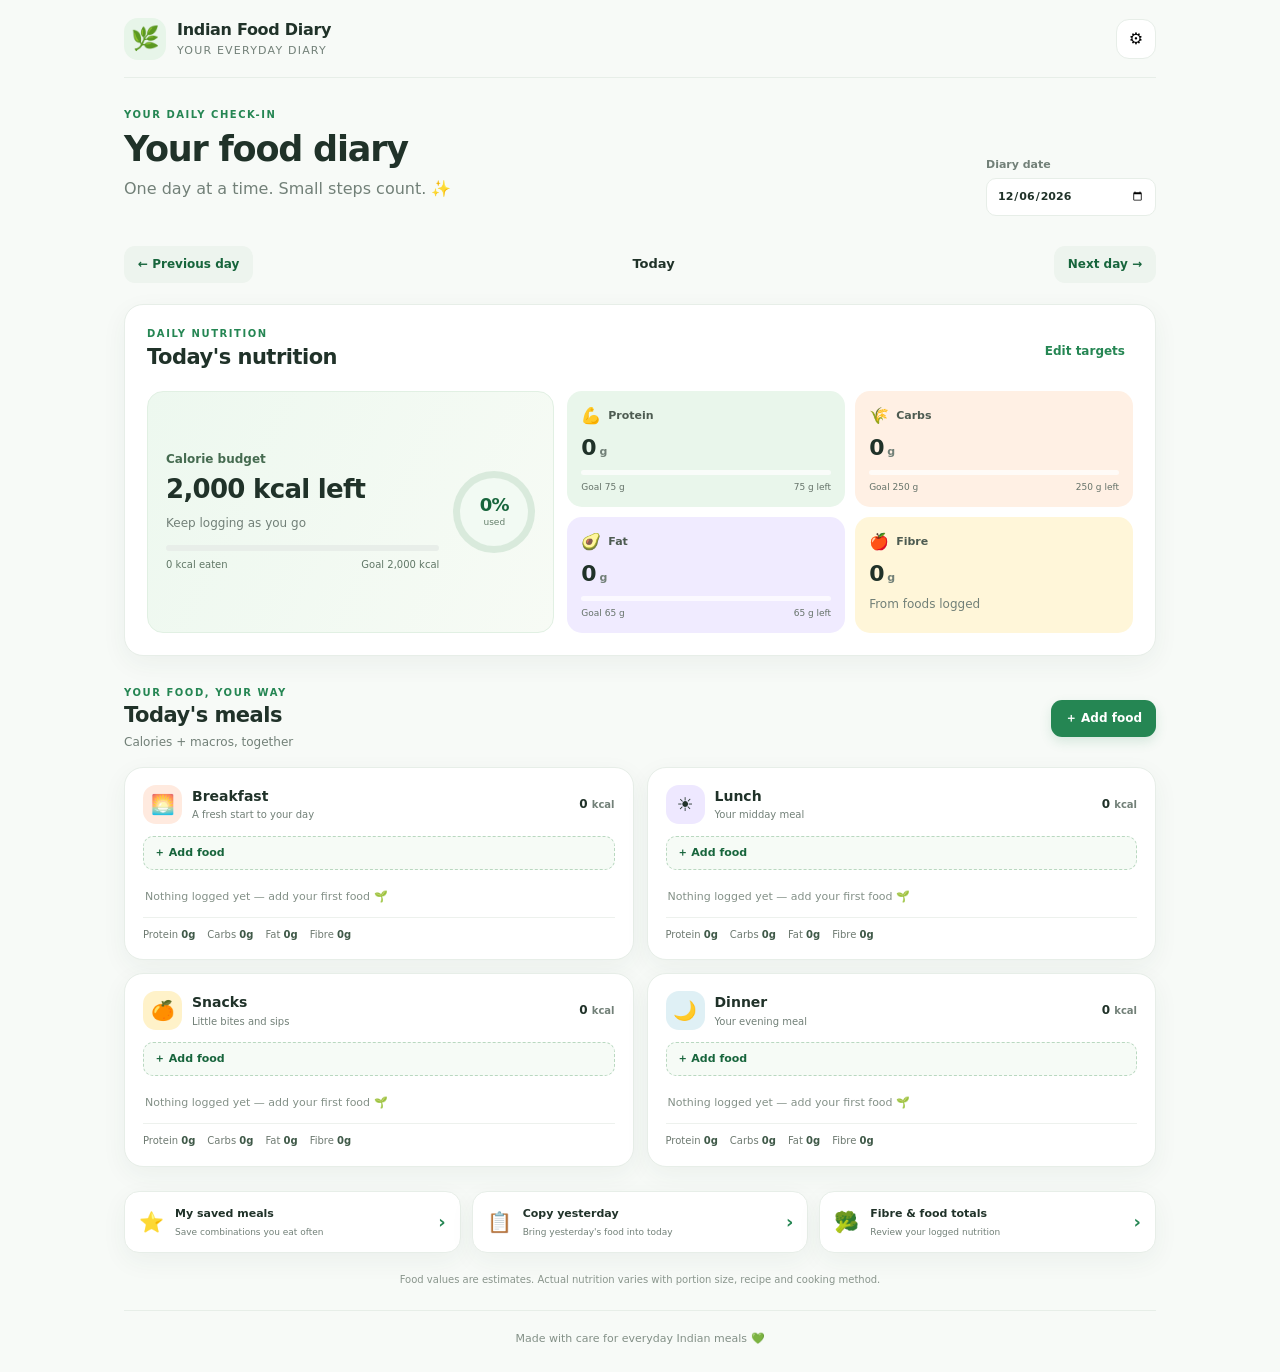
==== index.html @ 3bc3cd47 "Add files via upload" ====
<!doctype html>
<html lang="en">
<head>
  <meta charset="utf-8">
  <meta name="viewport" content="width=device-width, initial-scale=1">
  <meta name="theme-color" content="#258653">
  <title>Indian Food Diary</title>
  <link rel="stylesheet" href="style.css">
</head>
<body>
  <div class="app-shell">
    <header class="topbar">
      <a class="brand" href="#" aria-label="Indian Food Diary home">
        <span class="brand-mark">🌿</span>
        <span><strong>Indian Food Diary</strong><small>Your everyday diary</small></span>
      </a>
      <button class="icon-button" id="settingsBtn" title="Daily targets" aria-label="Daily targets">⚙️</button>
    </header>

    <main>
      <section class="page-heading">
        <div>
          <p class="eyebrow">YOUR DAILY CHECK-IN</p>
          <h1>Your food diary</h1>
          <p class="muted">One day at a time. Small steps count. ✨</p>
        </div>
        <label class="date-label">Diary date
          <input type="date" id="diaryDate">
        </label>
      </section>

      <nav class="day-nav" aria-label="Diary date navigation">
        <button class="soft-button" id="prevDay">← Previous day</button>
        <span id="dateLabel">Today</span>
        <button class="soft-button" id="nextDay">Next day →</button>
      </nav>

      <section class="nutrition-panel">
        <div class="section-heading">
          <div><p class="eyebrow">DAILY NUTRITION</p><h2>Today's nutrition</h2></div>
          <button class="text-button" id="targetsBtn">Edit targets</button>
        </div>
        <div class="summary-grid">
          <article class="calorie-card">
            <div class="calorie-copy">
              <span class="card-label">Calorie budget</span>
              <strong id="caloriesLeft">Set a target</strong>
              <span class="muted small" id="calorieSub">Add your daily calorie goal</span>
              <div class="mini-track"><span id="calorieTrack"></span></div>
              <div class="calorie-foot"><span id="caloriesEaten">0 kcal eaten</span><span id="caloriesGoal">No goal yet</span></div>
            </div>
            <div class="ring ring-small" id="calorieRing" role="img" aria-label="Calorie progress">
              <div class="ring-inner"><strong id="caloriePercent">0%</strong><span>used</span></div>
            </div>
          </article>
          <div class="macro-grid">
            <article class="macro-card protein">
              <div class="macro-top"><span class="macro-icon">💪</span><span>Protein</span></div>
              <strong><span id="proteinEaten">0</span><small> g</small></strong>
              <div class="mini-track"><span id="proteinTrack"></span></div>
              <div class="macro-bottom"><span id="proteinGoal">No target</span><span id="proteinLeft">Set goal</span></div>
            </article>
            <article class="macro-card carbs">
              <div class="macro-top"><span class="macro-icon">🌾</span><span>Carbs</span></div>
              <strong><span id="carbsEaten">0</span><small> g</small></strong>
              <div class="mini-track"><span id="carbsTrack"></span></div>
              <div class="macro-bottom"><span id="carbsGoal">No target</span><span id="carbsLeft">Set goal</span></div>
            </article>
            <article class="macro-card fats">
              <div class="macro-top"><span class="macro-icon">🥑</span><span>Fat</span></div>
              <strong><span id="fatEaten">0</span><small> g</small></strong>
              <div class="mini-track"><span id="fatTrack"></span></div>
              <div class="macro-bottom"><span id="fatGoal">No target</span><span id="fatLeft">Set goal</span></div>
            </article>
            <article class="macro-card fibre">
              <div class="macro-top"><span class="macro-icon">🍎</span><span>Fibre</span></div>
              <strong><span id="fibreEaten">0</span><small> g</small></strong>
              <p class="muted small">From foods logged</p>
            </article>
          </div>
        </div>
      </section>

      <section class="meals-section">
        <div class="section-heading">
          <div><p class="eyebrow">YOUR FOOD, YOUR WAY</p><h2>Today's meals</h2><p class="muted small">Calories + macros, together</p></div>
          <button class="primary-button" id="addFoodTop">＋ Add food</button>
        </div>
        <div id="mealsList" class="meals-grid"></div>
      </section>

      <section class="bottom-tools">
        <button class="tool-card" id="savedMealsBtn"><span>⭐</span><span><strong>My saved meals</strong><small>Save combinations you eat often</small></span><b>›</b></button>
        <button class="tool-card" id="copyYesterdayBtn"><span>📋</span><span><strong>Copy yesterday</strong><small>Bring yesterday's food into today</small></span><b>›</b></button>
        <button class="tool-card" id="foodTotalsBtn"><span>🥦</span><span><strong>Fibre & food totals</strong><small>Review your logged nutrition</small></span><b>›</b></button>
      </section>
      <p class="disclaimer">Food values are estimates. Actual nutrition varies with portion size, recipe and cooking method.</p>
    </main>
    <footer>Made with care for everyday Indian meals 💚</footer>
  </div>

  <dialog id="foodDialog" class="modal">
    <form id="foodForm" method="dialog">
      <div class="modal-heading"><div><p class="eyebrow">ADD TO YOUR DIARY</p><h2 id="foodDialogTitle">Add food</h2></div><button type="button" class="close-button" data-close="foodDialog">×</button></div>
      <label>Meal
        <select id="foodMeal"><option>Breakfast</option><option>Lunch</option><option>Snacks</option><option>Dinner</option></select>
      </label>
      <label>Find an Indian food
        <input id="foodSearch" type="search" placeholder="Try idli, roti, dal, banana…" autocomplete="off">
      </label>
      <div id="foodSuggestions" class="suggestions"></div>
      <div class="form-grid">
        <label>Food name<input id="foodName" required placeholder="e.g. homemade poha"></label>
        <label>Quantity / servings<input id="foodQty" type="number" min="0.25" step="0.25" value="1" required></label>
      </div>
      <p class="muted small">Nutrition values below are per serving. Adjust for your recipe/portion.</p>
      <div class="form-grid two">
        <label>Calories (kcal)<input id="foodCalories" type="number" min="0" step="1" required></label>
        <label>Protein (g)<input id="foodProtein" type="number" min="0" step="0.1" value="0" required></label>
        <label>Carbs (g)<input id="foodCarbs" type="number" min="0" step="0.1" value="0" required></label>
        <label>Fat (g)<input id="foodFat" type="number" min="0" step="0.1" value="0" required></label>
        <label>Fibre (g)<input id="foodFibre" type="number" min="0" step="0.1" value="0" required></label>
      </div>
      <input type="hidden" id="foodEditId">
      <div class="modal-actions"><button type="button" class="soft-button" data-close="foodDialog">Cancel</button><button class="primary-button" type="submit">Save food</button></div>
    </form>
  </dialog>

  <dialog id="targetsDialog" class="modal">
    <form id="targetsForm" method="dialog">
      <div class="modal-heading"><div><p class="eyebrow">MAKE IT YOURS</p><h2>Daily targets</h2></div><button type="button" class="close-button" data-close="targetsDialog">×</button></div>
      <p class="muted small">Choose goals that suit you. These are tracking settings, not medical advice.</p>
      <div class="form-grid">
        <label>Calories (kcal)<input id="targetCalories" type="number" min="1" placeholder="e.g. 2000"></label>
        <label>Protein (g)<input id="targetProtein" type="number" min="1" placeholder="e.g. 75"></label>
        <label>Carbs (g)<input id="targetCarbs" type="number" min="1" placeholder="e.g. 250"></label>
        <label>Fat (g)<input id="targetFat" type="number" min="1" placeholder="e.g. 65"></label>
      </div>
      <div class="modal-actions"><button type="button" class="soft-button" data-close="targetsDialog">Cancel</button><button class="primary-button" type="submit">Save targets</button></div>
    </form>
  </dialog>

  <dialog id="infoDialog" class="modal">
    <div class="modal-heading"><div><p class="eyebrow">YOUR DIARY</p><h2 id="infoTitle">Food totals</h2></div><button type="button" class="close-button" data-close="infoDialog">×</button></div>
    <div id="infoBody" class="info-body"></div>
    <div class="modal-actions"><button type="button" class="primary-button" data-close="infoDialog">Done</button></div>
  </dialog>
  <div id="toast" class="toast" role="status" aria-live="polite"></div>
  <script src="app.js"></script>
</body>
</html>
---- style.css ----
:root {
  --green:#258653; --green-dark:#17653c; --green-pale:#e7f5e9; --ink:#203229;
  --muted:#728078; --line:#e7eee8; --surface:#fff; --page:#f7faf7;
  --peach:#ffeadf; --peach-strong:#d8794e; --lavender:#eee8ff; --purple:#8161c9;
  --yellow:#fff2c9; --orange:#c8882c; --shadow:0 8px 26px rgba(31,78,48,.055);
}
*{box-sizing:border-box} html{scroll-behavior:smooth}
body{margin:0;background:var(--page);color:var(--ink);font-family:Inter,ui-sans-serif,system-ui,-apple-system,BlinkMacSystemFont,"Segoe UI",sans-serif;line-height:1.45}
button,input,select{font:inherit} button{cursor:pointer}
.app-shell{max-width:1080px;margin:0 auto;padding:0 24px}
.topbar{height:78px;display:flex;align-items:center;justify-content:space-between;border-bottom:1px solid var(--line)}
.brand{display:flex;align-items:center;gap:11px;text-decoration:none;color:inherit}.brand-mark{display:grid;place-items:center;width:42px;height:42px;background:var(--green-pale);border-radius:14px;font-size:23px}
.brand strong,.brand small{display:block}.brand strong{font-size:16px;letter-spacing:-.3px}.brand small{font-size:11px;text-transform:uppercase;letter-spacing:1.2px;color:var(--muted);margin-top:2px}
.icon-button{width:40px;height:40px;border:1px solid var(--line);background:white;border-radius:13px}
main{padding:30px 0 18px}.page-heading{display:flex;align-items:flex-end;justify-content:space-between;gap:20px;margin-bottom:20px}
h1,h2,p{margin-top:0}h1{font-size:clamp(27px,4vw,35px);line-height:1.12;letter-spacing:-1.2px;margin-bottom:8px}h2{font-size:21px;letter-spacing:-.5px;margin-bottom:3px}.muted{color:var(--muted)}.small{font-size:12px}.eyebrow{font-size:10px;letter-spacing:1.55px;font-weight:800;color:var(--green);margin-bottom:7px}
.date-label{font-size:11px;color:var(--muted);font-weight:650;display:grid;gap:5px;min-width:170px}.date-label input{border:1px solid var(--line);background:white;padding:9px 10px;border-radius:10px;color:var(--ink)}
.day-nav{display:flex;align-items:center;justify-content:space-between;padding:10px 0 21px;font-size:13px;font-weight:700;gap:10px}
.soft-button,.primary-button{border:0;border-radius:11px;padding:10px 14px;font-weight:750;font-size:12px;transition:transform .15s,filter .15s}.soft-button{background:#edf4ee;color:var(--green-dark)}.primary-button{background:var(--green);color:white;box-shadow:0 5px 12px #25865325}.soft-button:hover,.primary-button:hover{filter:brightness(.97);transform:translateY(-1px)}
.text-button{border:0;background:transparent;color:var(--green);font-size:12px;font-weight:750;padding:8px}
.nutrition-panel,.meal-card,.tool-card{background:var(--surface);border:1px solid var(--line);border-radius:19px;box-shadow:var(--shadow)}
.nutrition-panel{padding:22px;margin-bottom:30px}.section-heading{display:flex;align-items:center;justify-content:space-between;gap:12px;margin-bottom:16px}.section-heading p{margin-bottom:0}
.summary-grid{display:grid;grid-template-columns:minmax(0,1.08fr) minmax(0,1.5fr);gap:13px}
.calorie-card{background:linear-gradient(115deg,#edf8ef,#f7fbf5);border:1px solid #e1f0e3;border-radius:16px;padding:17px 18px;display:flex;align-items:center;justify-content:space-between;gap:14px;min-width:0}
.calorie-copy{min-width:0;flex:1}.card-label{font-size:12px;font-weight:750;color:#456b50;display:block;margin-bottom:7px}.calorie-copy>strong{display:block;font-size:clamp(19px,2.4vw,26px);line-height:1.15;letter-spacing:-.7px;margin-bottom:5px}.calorie-foot{display:flex;justify-content:space-between;gap:8px;color:#607766;font-size:10px;margin-top:7px}.calorie-foot span:last-child{text-align:right}
.ring{--progress:0deg;flex:0 0 auto;border-radius:50%;display:grid;place-items:center;background:conic-gradient(var(--green) var(--progress),#d9eadc 0);position:relative}
.ring-small{width:82px;height:82px;padding:7px}
.ring-inner{width:100%;height:100%;background:#f2faf3;border-radius:50%;display:flex;flex-direction:column;align-items:center;justify-content:center}
.ring-inner strong{font-size:18px;letter-spacing:-.7px;color:var(--green-dark);line-height:1.15}.ring-inner span{font-size:9px;color:#66806c}
.mini-track{height:6px;background:#e8eee9;border-radius:30px;overflow:hidden;margin-top:12px}.mini-track span{display:block;height:100%;width:0;background:var(--green);border-radius:30px;transition:width .25s}.macro-grid{display:grid;grid-template-columns:repeat(2,minmax(0,1fr));gap:10px}
.macro-card{border-radius:15px;padding:13px 14px;min-width:0}.macro-card.protein{background:#e9f6eb}.macro-card.carbs{background:#fff0e4}.macro-card.fats{background:#f0ebff}.macro-card.fibre{background:#fff6d9}
.macro-top{display:flex;align-items:center;gap:7px;font-size:11px;font-weight:750;color:#4d5b51}.macro-icon{font-size:16px}.macro-card>strong{font-size:22px;display:block;line-height:1.25;margin-top:7px;letter-spacing:-.5px}.macro-card>strong small{font-size:11px;font-weight:600;color:var(--muted)}.macro-card .mini-track{margin-top:8px;height:5px;background:#ffffffb8}.protein .mini-track span{background:#258653}.carbs .mini-track span{background:#d8794e}.fats .mini-track span{background:#8161c9}.macro-bottom{display:flex;justify-content:space-between;gap:6px;font-size:9px;color:#657269;margin-top:6px}.macro-card .muted{margin:8px 0 0}
.meals-section{margin-bottom:24px}.meals-grid{display:grid;grid-template-columns:repeat(2,minmax(0,1fr));gap:13px}
.meal-card{padding:17px 18px;min-width:0}.meal-head{display:flex;align-items:center;justify-content:space-between;gap:8px;margin-bottom:12px}.meal-title{display:flex;align-items:center;gap:10px}.meal-emoji{display:grid;place-items:center;width:39px;height:39px;border-radius:13px;font-size:19px}.meal-emoji.breakfast{background:var(--peach)}.meal-emoji.lunch{background:var(--lavender)}.meal-emoji.snacks{background:var(--yellow)}.meal-emoji.dinner{background:#dff0f5}
.meal-title h3{font-size:14px;margin:0 0 2px}.meal-title p{font-size:10px;color:var(--muted);margin:0}.meal-kcal{font-size:12px;font-weight:800;white-space:nowrap}.meal-kcal small{font-weight:550;color:var(--muted)}
.add-food-button{border:1px dashed #b9d8c0;color:var(--green-dark);background:#f6fbf6;border-radius:10px;padding:8px 10px;font-size:11px;font-weight:800;width:100%;text-align:left;margin-bottom:10px}
.empty-state{padding:9px 2px 4px;color:#849188;font-size:11px}.food-entry{display:flex;justify-content:space-between;align-items:flex-start;gap:8px;padding:10px 0;border-top:1px solid #edf1ed}.food-entry:first-of-type{border-top:0}.food-entry strong{display:block;font-size:12px;font-weight:750}.food-entry small{display:block;color:var(--muted);font-size:10px;margin-top:3px}.food-entry .entry-kcal{font-size:11px;font-weight:800;white-space:nowrap}.entry-actions{display:flex;gap:5px;margin-top:6px}.entry-actions button{border:0;background:#f2f6f2;color:#587060;border-radius:6px;padding:4px 7px;font-size:10px}
.meal-macros{display:flex;gap:12px;flex-wrap:wrap;border-top:1px solid #edf1ed;padding-top:10px;margin-top:8px;color:#6e7a71;font-size:10px}.meal-macros b{color:#3f5948}
.bottom-tools{display:grid;grid-template-columns:repeat(3,minmax(0,1fr));gap:11px}.tool-card{display:flex;align-items:center;text-align:left;gap:11px;padding:14px;border-radius:15px;color:inherit}.tool-card>span:first-child{font-size:20px}.tool-card span:nth-child(2){flex:1;min-width:0}.tool-card strong,.tool-card small{display:block}.tool-card strong{font-size:11px}.tool-card small{font-size:9px;color:var(--muted);margin-top:4px;line-height:1.4}.tool-card>b{color:var(--green);font-size:18px}.disclaimer{text-align:center;font-size:10px;color:#89958c;margin:20px 0 4px}footer{text-align:center;border-top:1px solid var(--line);padding:20px 0 25px;font-size:11px;color:#839087}
.modal{border:0;border-radius:20px;padding:24px;width:min(520px,calc(100% - 26px));max-height:90vh;overflow:auto;box-shadow:0 25px 80px #10271940;color:var(--ink)}.modal::backdrop{background:#14271c70;backdrop-filter:blur(3px)}.modal form{display:grid;gap:14px}.modal-heading{display:flex;justify-content:space-between;align-items:flex-start;gap:12px}.modal-heading h2{font-size:24px}.close-button{border:0;background:#f0f5f0;width:34px;height:34px;border-radius:10px;font-size:23px;color:#53665a;line-height:1}
.modal label{display:grid;gap:6px;font-size:11px;font-weight:750;color:#53635a}.modal input,.modal select{width:100%;border:1px solid #dfe8e0;border-radius:10px;padding:11px 12px;outline:none;background:white;color:var(--ink);font-size:13px}.modal input:focus,.modal select:focus{border-color:#77b58a;box-shadow:0 0 0 3px #25865316}.form-grid{display:grid;grid-template-columns:repeat(2,minmax(0,1fr));gap:12px}.form-grid.two{grid-template-columns:repeat(2,minmax(0,1fr))}.modal-actions{display:flex;justify-content:flex-end;gap:9px;padding-top:5px}.suggestions{display:flex;flex-wrap:wrap;gap:7px}.suggestion{border:1px solid #dcebe0;background:#f3faf4;color:#315c3d;border-radius:20px;padding:7px 10px;font-size:11px}.info-body{font-size:13px;line-height:1.8}.info-row{display:flex;justify-content:space-between;border-bottom:1px solid var(--line);padding:8px 0}.toast{position:fixed;bottom:20px;left:50%;transform:translate(-50%,20px);opacity:0;pointer-events:none;background:#203c2b;color:white;border-radius:12px;padding:11px 16px;font-size:12px;box-shadow:var(--shadow);transition:.2s;z-index:10;max-width:calc(100% - 30px)}.toast.show{opacity:1;transform:translate(-50%,0)}
@media(max-width:720px){.app-shell{padding:0 15px}.topbar{height:67px}main{padding-top:23px}.page-heading{align-items:flex-start;flex-direction:column;gap:13px}.date-label{width:100%;max-width:240px}.day-nav{font-size:11px}.day-nav .soft-button{padding:9px 10px;font-size:10px}.nutrition-panel{padding:15px;border-radius:17px;margin-bottom:24px}.summary-grid{grid-template-columns:1fr;gap:11px}.calorie-card{padding:13px 14px}.ring-small{width:70px;height:70px;padding:6px}.ring-inner strong{font-size:16px}.macro-grid{gap:8px}.macro-card{padding:11px}.macro-card>strong{font-size:20px}.section-heading{align-items:center}.meals-grid{grid-template-columns:1fr;gap:10px}.meal-card{padding:15px}.bottom-tools{grid-template-columns:1fr;gap:8px}.tool-card{padding:12px}.tool-card small{font-size:10px}.disclaimer{text-align:left;line-height:1.5}}
@media(min-width:721px) and (max-width:900px){.summary-grid{grid-template-columns:1fr}.calorie-card{min-height:120px}}
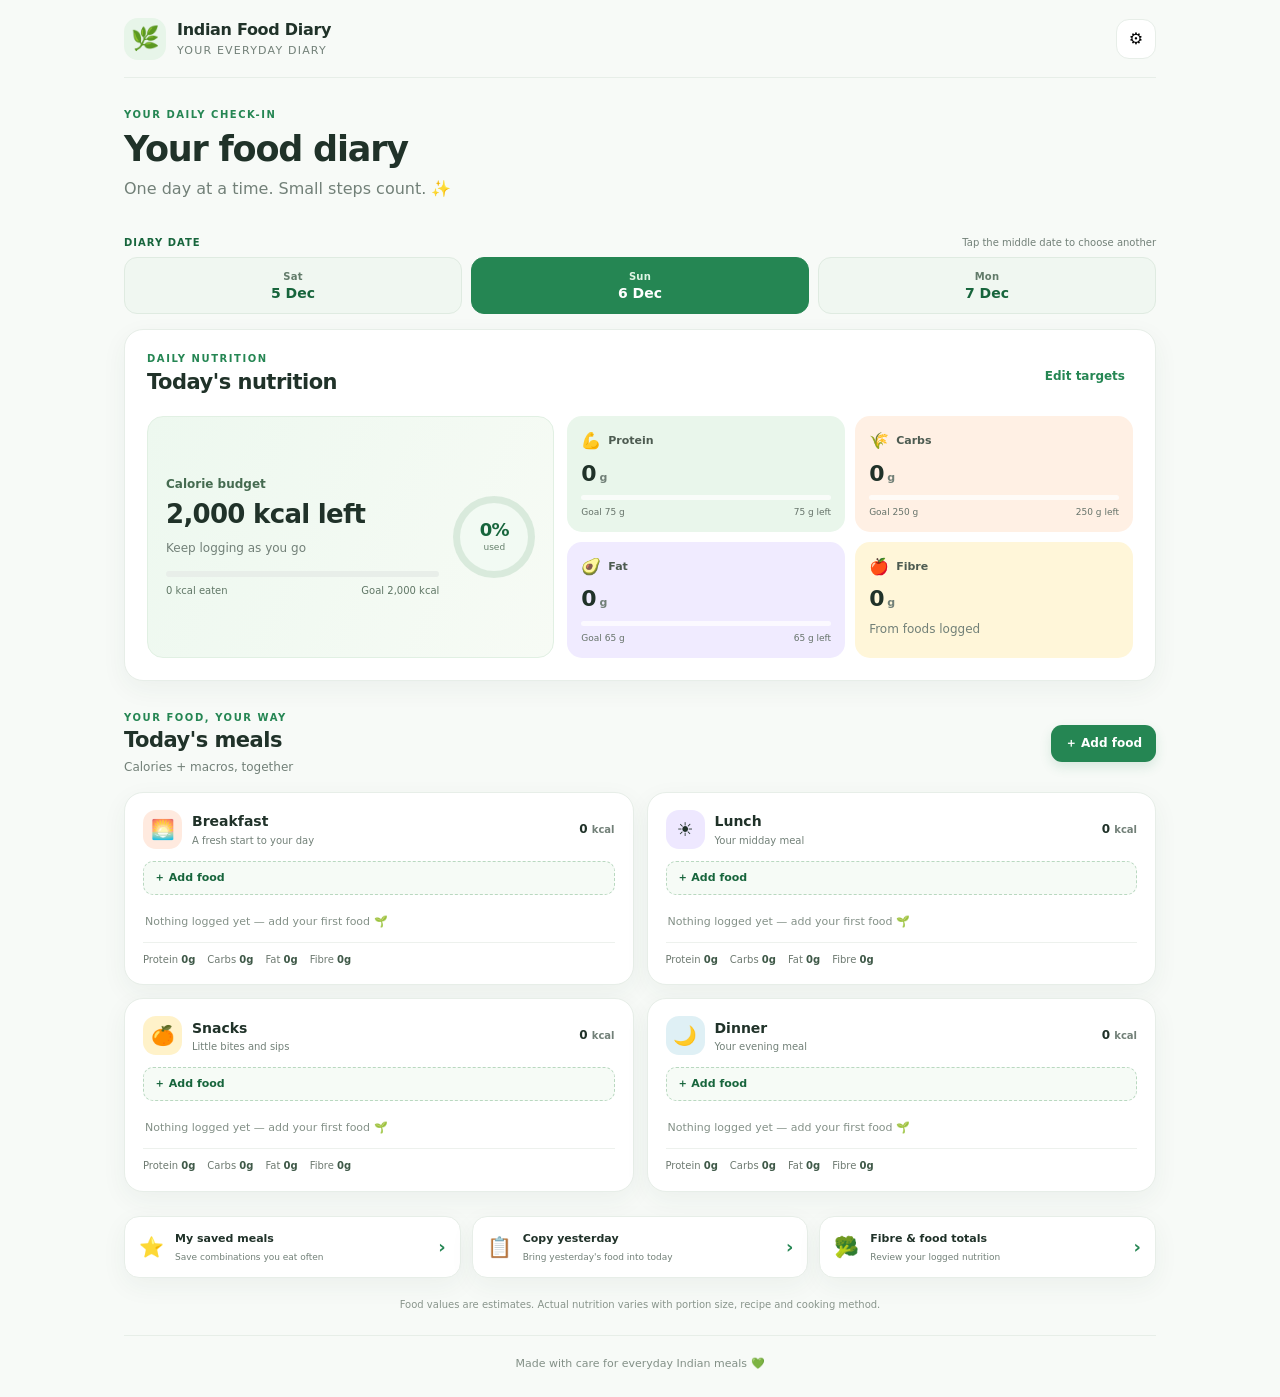
==== commit 1806161b: "Add files via upload Improve compact mobile layout and date navigation" ====
--- a/index.html
+++ b/index.html
@@ -6,6 +6,8 @@
   <meta name="theme-color" content="#258653">
   <title>Indian Food Diary</title>
   <link rel="stylesheet" href="style.css">
+  <!-- Small mobile improvements layered over your existing design -->
+  <link rel="stylesheet" href="mobile-compact.css?v=20261016b">
 </head>
 <body>
   <div class="app-shell">
@@ -16,7 +18,6 @@
       </a>
       <button class="icon-button" id="settingsBtn" title="Daily targets" aria-label="Daily targets">⚙️</button>
     </header>
-
     <main>
       <section class="page-heading">
         <div>
@@ -24,17 +25,27 @@
           <h1>Your food diary</h1>
           <p class="muted">One day at a time. Small steps count. ✨</p>
         </div>
-        <label class="date-label">Diary date
-          <input type="date" id="diaryDate">
-        </label>
       </section>
-
-      <nav class="day-nav" aria-label="Diary date navigation">
-        <button class="soft-button" id="prevDay">← Previous day</button>
-        <span id="dateLabel">Today</span>
-        <button class="soft-button" id="nextDay">Next day →</button>
-      </nav>
-
+      <div class="date-area">
+        <div class="date-area-title"><span>DIARY DATE</span><span class="date-hint">Tap the middle date to choose another</span></div>
+        <nav class="day-nav" aria-label="Diary date navigation">
+          <button type="button" class="date-chip" id="prevDay" aria-label="Previous date">
+            <span class="date-chip-weekday" id="prevWeekday">Thu</span>
+            <strong id="prevDate">15 Oct</strong>
+          </button>
+          <div class="date-picker-anchor">
+            <button type="button" class="date-chip selected" id="pickDate" aria-label="Choose diary date">
+              <span class="date-chip-weekday" id="selectedWeekday">Fri</span>
+              <strong id="dateLabel">16 Oct</strong>
+            </button>
+            <input type="date" id="diaryDate" class="date-picker-input" tabindex="-1" aria-label="Choose diary date">
+          </div>
+          <button type="button" class="date-chip" id="nextDay" aria-label="Next date">
+            <span class="date-chip-weekday" id="nextWeekday">Sat</span>
+            <strong id="nextDate">17 Oct</strong>
+          </button>
+        </nav>
+      </div>
       <section class="nutrition-panel">
         <div class="section-heading">
           <div><p class="eyebrow">DAILY NUTRITION</p><h2>Today's nutrition</h2></div>
@@ -80,7 +91,6 @@
           </div>
         </div>
       </section>
-
       <section class="meals-section">
         <div class="section-heading">
           <div><p class="eyebrow">YOUR FOOD, YOUR WAY</p><h2>Today's meals</h2><p class="muted small">Calories + macros, together</p></div>
@@ -88,17 +98,15 @@
         </div>
         <div id="mealsList" class="meals-grid"></div>
       </section>
-
       <section class="bottom-tools">
         <button class="tool-card" id="savedMealsBtn"><span>⭐</span><span><strong>My saved meals</strong><small>Save combinations you eat often</small></span><b>›</b></button>
         <button class="tool-card" id="copyYesterdayBtn"><span>📋</span><span><strong>Copy yesterday</strong><small>Bring yesterday's food into today</small></span><b>›</b></button>
-        <button class="tool-card" id="foodTotalsBtn"><span>🥦</span><span><strong>Fibre & food totals</strong><small>Review your logged nutrition</small></span><b>›</b></button>
+        <button class="tool-card" id="foodTotalsBtn"><span>🥦</span><span><strong>Fibre &amp; food totals</strong><small>Review your logged nutrition</small></span><b>›</b></button>
       </section>
       <p class="disclaimer">Food values are estimates. Actual nutrition varies with portion size, recipe and cooking method.</p>
     </main>
     <footer>Made with care for everyday Indian meals 💚</footer>
   </div>
-
   <dialog id="foodDialog" class="modal">
     <form id="foodForm" method="dialog">
       <div class="modal-heading"><div><p class="eyebrow">ADD TO YOUR DIARY</p><h2 id="foodDialogTitle">Add food</h2></div><button type="button" class="close-button" data-close="foodDialog">×</button></div>
@@ -125,7 +133,6 @@
       <div class="modal-actions"><button type="button" class="soft-button" data-close="foodDialog">Cancel</button><button class="primary-button" type="submit">Save food</button></div>
     </form>
   </dialog>
-
   <dialog id="targetsDialog" class="modal">
     <form id="targetsForm" method="dialog">
       <div class="modal-heading"><div><p class="eyebrow">MAKE IT YOURS</p><h2>Daily targets</h2></div><button type="button" class="close-button" data-close="targetsDialog">×</button></div>
@@ -139,13 +146,12 @@
       <div class="modal-actions"><button type="button" class="soft-button" data-close="targetsDialog">Cancel</button><button class="primary-button" type="submit">Save targets</button></div>
     </form>
   </dialog>
-
   <dialog id="infoDialog" class="modal">
     <div class="modal-heading"><div><p class="eyebrow">YOUR DIARY</p><h2 id="infoTitle">Food totals</h2></div><button type="button" class="close-button" data-close="infoDialog">×</button></div>
     <div id="infoBody" class="info-body"></div>
     <div class="modal-actions"><button type="button" class="primary-button" data-close="infoDialog">Done</button></div>
   </dialog>
   <div id="toast" class="toast" role="status" aria-live="polite"></div>
-  <script src="app.js"></script>
+  <script src="app.js?v=20261016b"></script>
 </body>
 </html>
--- a/mobile-compact.css
+++ b/mobile-compact.css
@@ -0,0 +1,103 @@
+/* Indian Food Diary compact mobile update (October 2026).
+   Loaded AFTER the existing style.css. No existing diary data is changed. */
+
+/* The large date input is replaced by three real, navigable date chips.
+   Keep the input in the DOM so any previously saved date-handling logic works. */
+.date-area{margin-bottom:15px}
+.date-area-title{display:flex;justify-content:space-between;align-items:center;gap:10px;margin-bottom:7px;color:var(--green-dark,#17653c);font-size:10px;font-weight:800;letter-spacing:1px}
+.date-hint{font-size:10px;font-weight:500;letter-spacing:0;color:var(--muted,#728078)}
+.day-nav{padding:0;gap:9px;display:grid;grid-template-columns:repeat(3,minmax(0,1fr));align-items:stretch}
+.date-picker-anchor{position:relative;min-width:0}
+.date-chip{display:flex;flex-direction:column;align-items:center;justify-content:center;width:100%;height:57px;gap:1px;border:1px solid #dfebe1;border-radius:13px;background:#f0f7f1;color:var(--green-dark,#17653c);font:inherit;cursor:pointer;white-space:nowrap;transition:background .15s ease}
+.date-chip:hover{background:#e5f2e9}
+.date-chip:focus-visible{outline:3px solid #7cbaa0;outline-offset:2px}
+.date-chip-weekday{font-weight:600;font-size:10px;color:#627b6a;letter-spacing:.2px}
+.date-chip strong{font-size:14px;line-height:1.2}
+.date-chip.selected{background:var(--green,#258653);color:white;border-color:var(--green,#258653)}
+.date-chip.selected .date-chip-weekday{color:#e0f6e5}
+.date-picker-input{position:absolute;left:50%;top:50%;opacity:0;width:1px;height:1px;border:0;padding:0;pointer-events:none}
+
+@media(max-width:720px){
+  .app-shell{padding:0 12px}
+  .topbar{height:53px}
+  .brand{gap:8px}
+  .brand-mark{width:34px;height:34px;border-radius:10px;font-size:20px}
+  .brand strong{font-size:15px}
+  .brand small{font-size:9px;margin-top:0}
+  .icon-button{width:36px;height:36px;border-radius:10px}
+  main{padding:9px 0 10px}
+  .page-heading{display:block;margin:0 0 9px}
+  .page-heading .eyebrow,.page-heading .muted{display:none}
+  .page-heading h1{font-size:22px;line-height:1.2;letter-spacing:-.5px;margin:0}
+
+  .date-area{margin:0 0 12px}
+  .date-area-title{margin-bottom:5px}
+  .day-nav{padding:0;gap:6px;font-size:12px}
+  .date-chip{height:51px;border-radius:11px}
+  .date-chip-weekday{font-size:10px}
+  .date-chip strong{font-size:14px}
+  .date-hint{font-size:9px}
+
+  .nutrition-panel{padding:11px;margin:0 0 14px;border-radius:15px}
+  .nutrition-panel .section-heading{margin-bottom:8px}
+  .nutrition-panel .section-heading .eyebrow{display:none}
+  .section-heading h2{font-size:18px;line-height:1.25;margin:0}
+  .text-button{padding:5px;font-size:11px}
+  .summary-grid{grid-template-columns:1fr;gap:7px}
+  .calorie-card{padding:10px 12px;gap:8px;border-radius:12px}
+  .card-label{margin-bottom:2px;font-size:11px}
+  .calorie-copy>strong{font-size:21px;margin-bottom:2px}
+  .calorie-copy .small{font-size:10px}
+  .calorie-copy .mini-track{margin-top:7px;height:5px}
+  .calorie-foot{margin-top:5px;font-size:9px}
+  .ring-small{width:58px;height:58px;padding:5px}
+  .ring-inner strong{font-size:15px}
+  .ring-inner span{font-size:9px}
+  .macro-grid{gap:7px}
+  .macro-card{padding:8px 10px;border-radius:12px}
+  .macro-top{font-size:11px;gap:5px}
+  .macro-icon{font-size:15px}
+  .macro-card>strong{font-size:19px;margin-top:2px}
+  .macro-card>strong small{font-size:10px}
+  .macro-card .mini-track{height:4px;margin-top:5px}
+  .macro-bottom{margin-top:3px;gap:3px;font-size:9px}
+  .macro-card .muted{margin:5px 0 0;font-size:10px}
+
+  .meals-section{margin-bottom:12px}
+  .meals-section .section-heading{margin-bottom:8px}
+  .meals-section .section-heading .eyebrow,
+  .meals-section .section-heading .muted{display:none}
+  #addFoodTop{font-size:11px;padding:8px 10px;border-radius:10px}
+  .meals-grid{grid-template-columns:1fr;gap:7px}
+  .meal-card{padding:10px 12px;border-radius:14px}
+  .meal-head{margin-bottom:7px}
+  .meal-title{gap:8px}
+  .meal-emoji{width:32px;height:32px;border-radius:10px;font-size:17px}
+  .meal-title h3{font-size:14px;margin:0}
+  .meal-title p{display:none}
+  .meal-kcal{font-size:12px}
+  .add-food-button{border-radius:8px;margin:0;padding:7px 10px;min-height:32px;font-size:12px}
+  .meal-card.is-empty .empty-state,
+  .meal-card.is-empty .meal-macros{display:none}
+  .meal-card:not(.is-empty) .meal-macros{padding-top:7px;margin-top:7px;gap:9px;font-size:10px}
+  .food-entry{padding:7px 0}
+  .entry-actions button{min-height:30px;padding:6px 10px;font-size:11px}
+
+  .bottom-tools{display:grid;grid-template-columns:1fr;gap:6px}
+  .tool-card{padding:8px 12px;border-radius:12px;min-height:45px;gap:10px}
+  .tool-card>span:first-child{font-size:20px}
+  .tool-card strong{font-size:12px}
+  .tool-card small{display:none}
+  .tool-card>b{font-size:20px}
+  .disclaimer{font-size:9px;line-height:1.35;margin:12px 0 3px;text-align:center}
+  footer{padding:11px 0 13px;font-size:10px}
+}
+
+/* Extremely narrow handsets: date chips and macro values remain on screen. */
+@media(max-width:355px){
+  .app-shell{padding:0 9px}
+  .date-hint{display:none}
+  .date-chip{height:49px}
+  .macro-card{padding:8px}
+  .macro-bottom{font-size:8px}
+}
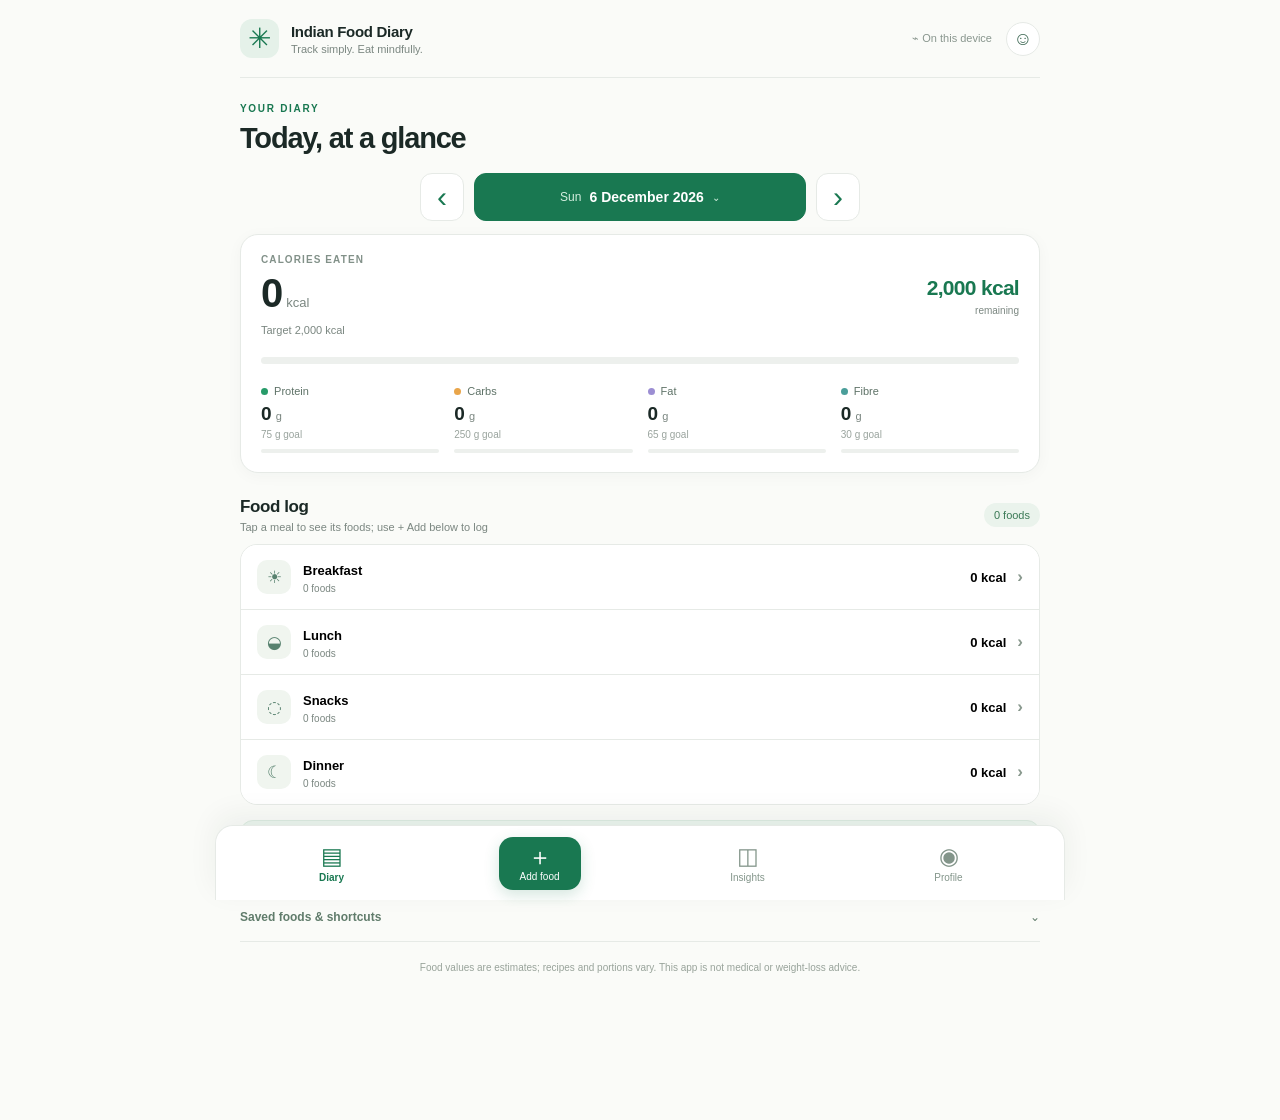
==== commit 19c6327c: "Add files via upload" ====
--- a/index.html
+++ b/index.html
@@ -2,156 +2,88 @@
 <html lang="en">
 <head>
   <meta charset="utf-8">
-  <meta name="viewport" content="width=device-width, initial-scale=1">
-  <meta name="theme-color" content="#258653">
-  <title>Indian Food Diary</title>
-  <link rel="stylesheet" href="style.css">
-  <!-- Small mobile improvements layered over your existing design -->
-  <link rel="stylesheet" href="mobile-compact.css?v=20261016b">
+  <meta name="viewport" content="width=device-width,initial-scale=1,viewport-fit=cover">
+  <meta name="theme-color" content="#fafbf8">
+  <meta name="description" content="An easier way to log Indian meals, understand your macros and see your weekly nutrition patterns.">
+  <title>Indian Food Diary · Simple food tracking</title>
+  <link rel="stylesheet" href="redesign.css?v=20261020v22">
+  <script defer src="app.js?v=20261020v22"></script>
 </head>
 <body>
-  <div class="app-shell">
-    <header class="topbar">
-      <a class="brand" href="#" aria-label="Indian Food Diary home">
-        <span class="brand-mark">🌿</span>
-        <span><strong>Indian Food Diary</strong><small>Your everyday diary</small></span>
-      </a>
-      <button class="icon-button" id="settingsBtn" title="Daily targets" aria-label="Daily targets">⚙️</button>
-    </header>
-    <main>
-      <section class="page-heading">
-        <div>
-          <p class="eyebrow">YOUR DAILY CHECK-IN</p>
-          <h1>Your food diary</h1>
-          <p class="muted">One day at a time. Small steps count. ✨</p>
+<div class="app-shell">
+  <header class="header">
+    <div class="brand"><div class="brand-logo" aria-hidden="true">✳</div><div><strong>Indian Food Diary</strong><span>Track simply. Eat mindfully.</span></div></div>
+    <div class="header-right"><span class="local-tag" title="Data stays in this browser">⌁ On this device</span><button id="headerProfile" class="avatar" aria-label="Open profile">☺</button></div>
+  </header>
+  <main id="main">
+    <section id="diaryView" class="view active" aria-label="Diary">
+      <div class="page-title"><div><p class="overline">YOUR DIARY</p><h1>Today, at a glance</h1></div></div>
+      <div class="date-strip" aria-label="Select diary date">
+        <button type="button" id="prevDay" class="date-chevron" aria-label="Previous day" title="Previous day">‹</button>
+        <div class="date-current"><button type="button" id="pickDate" class="date-btn is-selected" aria-label="Choose another diary date" aria-haspopup="dialog"><span id="selectedWeekday">Tue</span><strong id="dateLabel">20 Oct 2026 <span aria-hidden="true" class="picker-chevron">⌄</span></strong></button><input id="diaryDate" class="hidden-date" type="date" aria-label="Choose diary date"></div>
+        <button type="button" id="nextDay" class="date-chevron" aria-label="Next day" title="Next day">›</button>
+      </div>
+      <article class="summary-card">
+        <div class="summary-upper"><div><p class="meta-label">CALORIES EATEN</p><div class="big-total"><strong id="caloriesEaten">0</strong><span>kcal</span></div><p id="calorieStatus" class="muted">Set your target in Profile</p></div><div class="budget-summary"><span id="caloriesRemaining">—</span><small id="budgetLabel">remaining</small></div></div>
+        <div class="track large"><span id="calorieTrack"></span></div>
+        <div class="macro-compact" id="macroStrip">
+          <div class="macro"><div><span class="macro-dot p"></span> Protein</div><strong id="proteinValue">0 <small>g</small></strong><span id="proteinGoal" class="macro-caption">— goal</span><div class="track"><span id="proteinTrack"></span></div></div>
+          <div class="macro"><div><span class="macro-dot c"></span> Carbs</div><strong id="carbsValue">0 <small>g</small></strong><span id="carbsGoal" class="macro-caption">— goal</span><div class="track"><span id="carbsTrack"></span></div></div>
+          <div class="macro"><div><span class="macro-dot f"></span> Fat</div><strong id="fatValue">0 <small>g</small></strong><span id="fatGoal" class="macro-caption">— goal</span><div class="track"><span id="fatTrack"></span></div></div>
+          <div class="macro"><div><span class="macro-dot fi"></span> Fibre</div><strong id="fibreValue">0 <small>g</small></strong><span id="fibreGoal" class="macro-caption">— goal</span><div class="track"><span id="fibreTrack"></span></div></div>
         </div>
-      </section>
-      <div class="date-area">
-        <div class="date-area-title"><span>DIARY DATE</span><span class="date-hint">Tap the middle date to choose another</span></div>
-        <nav class="day-nav" aria-label="Diary date navigation">
-          <button type="button" class="date-chip" id="prevDay" aria-label="Previous date">
-            <span class="date-chip-weekday" id="prevWeekday">Thu</span>
-            <strong id="prevDate">15 Oct</strong>
-          </button>
-          <div class="date-picker-anchor">
-            <button type="button" class="date-chip selected" id="pickDate" aria-label="Choose diary date">
-              <span class="date-chip-weekday" id="selectedWeekday">Fri</span>
-              <strong id="dateLabel">16 Oct</strong>
-            </button>
-            <input type="date" id="diaryDate" class="date-picker-input" tabindex="-1" aria-label="Choose diary date">
-          </div>
-          <button type="button" class="date-chip" id="nextDay" aria-label="Next date">
-            <span class="date-chip-weekday" id="nextWeekday">Sat</span>
-            <strong id="nextDate">17 Oct</strong>
-          </button>
-        </nav>
+      </article>
+      <div class="section-heading"><div><h2>Food log</h2><p>Tap a meal to see its foods; use + Add below to log</p></div><span id="entryCount" class="small-count">0 foods</span></div>
+      <div id="mealsList" class="meal-list"></div>
+      <div class="finish-card"><div><strong id="dayCompleteTitle">Finished logging?</strong><p id="dayCompleteHint">See your daily nutrition insights when you're done.</p></div><button id="completeDayBtn" class="complete-btn">Finish day →</button></div>
+      <details class="utilities"><summary>Saved foods & shortcuts <span>⌄</span></summary><div class="utilities-actions"><button id="savedMealsBtn">☆ Saved foods</button><button id="copyYesterdayBtn">⧉ Copy yesterday</button></div></details>
+      <p class="fineprint">Food values are estimates; recipes and portions vary. This app is not medical or weight-loss advice.</p>
+    </section>
+    <section id="insightsView" class="view" aria-label="Insights" hidden>
+      <div class="page-title"><div><p class="overline">MAKE SENSE OF YOUR LOGS</p><h1>Nutrition insights</h1></div></div>
+      <div class="segmented" role="group" aria-label="Insights range"><button id="dailyTab" type="button" class="active">Daily</button><button id="weeklyTab" type="button">7-day view</button></div>
+      <div class="insight-date-nav"><button type="button" id="insightPrev" class="arrow-btn" aria-label="Previous analysis period">‹</button><div class="insight-date-center"><strong id="insightPeriod">Selected date</strong><small id="insightPeriodHint">Browse diary insights</small></div><button type="button" id="insightNext" class="arrow-btn" aria-label="Next analysis period">›</button></div>
+      <div id="insightsBody"></div>
+      <p class="fineprint">Insights are educational estimates based on what was logged. They cannot diagnose deficiencies or predict actual weight change.</p>
+    </section>
+    <section id="profileView" class="view" aria-label="Profile" hidden>
+      <div class="page-title"><div><p class="overline">YOUR PREFERENCES</p><h1>Your profile</h1></div></div>
+      <div id="profileForm" class="profile-form">
+        <article class="form-card"><div class="editable-title"><h2>About you</h2><button type="button" id="editAboutBtn" class="edit-link">✎ Edit</button></div><p class="muted">Optional details help personalize your goals. Nothing is uploaded to a server.</p>
+          <div class="profile-summary" id="aboutSummary"></div><div id="aboutFields" hidden><div class="field-grid"><label>Name <input id="profileName" maxlength="60" placeholder="What should we call you?"></label><label>Age <input id="profileAge" type="number" min="13" max="110" inputmode="numeric" placeholder="Years"></label><label>Height <div class="input-unit"><input id="profileHeight" type="number" min="100" max="250" step="0.1" placeholder="165"><span>cm</span></div></label><label>Current weight <div class="input-unit"><input id="profileWeight" type="number" min="20" max="400" step="0.1" placeholder="70"><span>kg</span></div></label></div>
+          <div class="field-grid"><label>Activity level <select id="profileActivity"><option value="sedentary">Mostly seated</option><option value="light">Lightly active</option><option value="moderate">Moderately active</option><option value="active">Very active</option></select></label><label>Goal <select id="profileGoal"><option value="maintain">Maintain weight</option><option value="gain">Gain weight</option><option value="lose">Lose weight</option><option value="fuel">Nutrition tracking only</option></select></label><label>Food preference <select id="profileDiet"><option value="all">All foods</option><option value="veg">Vegetarian</option><option value="eggs">Vegetarian + eggs</option><option value="vegan">Vegan</option></select></label><label>Life stage <select id="profileLifeStage"><option value="general">General adult</option><option value="pregnant">Pregnant</option><option value="breastfeeding">Breastfeeding</option><option value="other">Other / prefer not to say</option></select></label></div>
+          <div class="edit-actions"><button type="button" class="outline-btn" id="cancelAboutBtn">Cancel</button><button type="button" class="primary-btn" id="saveAboutBtn">Save profile</button></div></div>
+        </article>
+        <article class="form-card"><div class="editable-title"><h2>Daily nutrition targets</h2><button type="button" id="editTargetsBtn" class="edit-link">✎ Edit</button></div><p class="muted">These are your own tracking targets, not automatically prescribed requirements.</p><div class="profile-summary" id="targetsSummary"></div><div id="targetFields" hidden><div class="field-grid"><label>Calories <div class="input-unit"><input id="targetCalories" type="number" min="0" step="1"><span>kcal</span></div></label><label>Protein <div class="input-unit"><input id="targetProtein" type="number" min="0" step="1"><span>g</span></div></label><label>Carbs <div class="input-unit"><input id="targetCarbs" type="number" min="0" step="1"><span>g</span></div></label><label>Fat <div class="input-unit"><input id="targetFat" type="number" min="0" step="1"><span>g</span></div></label><label>Fibre <div class="input-unit"><input id="targetFibre" type="number" min="0" step="1"><span>g</span></div></label></div><div class="edit-actions"><button type="button" class="outline-btn" id="cancelTargetsBtn">Cancel</button><button type="button" class="primary-btn" id="saveTargetsBtn">Save targets</button></div></div></article>
       </div>
-      <section class="nutrition-panel">
-        <div class="section-heading">
-          <div><p class="eyebrow">DAILY NUTRITION</p><h2>Today's nutrition</h2></div>
-          <button class="text-button" id="targetsBtn">Edit targets</button>
-        </div>
-        <div class="summary-grid">
-          <article class="calorie-card">
-            <div class="calorie-copy">
-              <span class="card-label">Calorie budget</span>
-              <strong id="caloriesLeft">Set a target</strong>
-              <span class="muted small" id="calorieSub">Add your daily calorie goal</span>
-              <div class="mini-track"><span id="calorieTrack"></span></div>
-              <div class="calorie-foot"><span id="caloriesEaten">0 kcal eaten</span><span id="caloriesGoal">No goal yet</span></div>
-            </div>
-            <div class="ring ring-small" id="calorieRing" role="img" aria-label="Calorie progress">
-              <div class="ring-inner"><strong id="caloriePercent">0%</strong><span>used</span></div>
-            </div>
-          </article>
-          <div class="macro-grid">
-            <article class="macro-card protein">
-              <div class="macro-top"><span class="macro-icon">💪</span><span>Protein</span></div>
-              <strong><span id="proteinEaten">0</span><small> g</small></strong>
-              <div class="mini-track"><span id="proteinTrack"></span></div>
-              <div class="macro-bottom"><span id="proteinGoal">No target</span><span id="proteinLeft">Set goal</span></div>
-            </article>
-            <article class="macro-card carbs">
-              <div class="macro-top"><span class="macro-icon">🌾</span><span>Carbs</span></div>
-              <strong><span id="carbsEaten">0</span><small> g</small></strong>
-              <div class="mini-track"><span id="carbsTrack"></span></div>
-              <div class="macro-bottom"><span id="carbsGoal">No target</span><span id="carbsLeft">Set goal</span></div>
-            </article>
-            <article class="macro-card fats">
-              <div class="macro-top"><span class="macro-icon">🥑</span><span>Fat</span></div>
-              <strong><span id="fatEaten">0</span><small> g</small></strong>
-              <div class="mini-track"><span id="fatTrack"></span></div>
-              <div class="macro-bottom"><span id="fatGoal">No target</span><span id="fatLeft">Set goal</span></div>
-            </article>
-            <article class="macro-card fibre">
-              <div class="macro-top"><span class="macro-icon">🍎</span><span>Fibre</span></div>
-              <strong><span id="fibreEaten">0</span><small> g</small></strong>
-              <p class="muted small">From foods logged</p>
-            </article>
-          </div>
-        </div>
-      </section>
-      <section class="meals-section">
-        <div class="section-heading">
-          <div><p class="eyebrow">YOUR FOOD, YOUR WAY</p><h2>Today's meals</h2><p class="muted small">Calories + macros, together</p></div>
-          <button class="primary-button" id="addFoodTop">＋ Add food</button>
-        </div>
-        <div id="mealsList" class="meals-grid"></div>
-      </section>
-      <section class="bottom-tools">
-        <button class="tool-card" id="savedMealsBtn"><span>⭐</span><span><strong>My saved meals</strong><small>Save combinations you eat often</small></span><b>›</b></button>
-        <button class="tool-card" id="copyYesterdayBtn"><span>📋</span><span><strong>Copy yesterday</strong><small>Bring yesterday's food into today</small></span><b>›</b></button>
-        <button class="tool-card" id="foodTotalsBtn"><span>🥦</span><span><strong>Fibre &amp; food totals</strong><small>Review your logged nutrition</small></span><b>›</b></button>
-      </section>
-      <p class="disclaimer">Food values are estimates. Actual nutrition varies with portion size, recipe and cooking method.</p>
-    </main>
-    <footer>Made with care for everyday Indian meals 💚</footer>
-  </div>
-  <dialog id="foodDialog" class="modal">
-    <form id="foodForm" method="dialog">
-      <div class="modal-heading"><div><p class="eyebrow">ADD TO YOUR DIARY</p><h2 id="foodDialogTitle">Add food</h2></div><button type="button" class="close-button" data-close="foodDialog">×</button></div>
-      <label>Meal
-        <select id="foodMeal"><option>Breakfast</option><option>Lunch</option><option>Snacks</option><option>Dinner</option></select>
-      </label>
-      <label>Find an Indian food
-        <input id="foodSearch" type="search" placeholder="Try idli, roti, dal, banana…" autocomplete="off">
-      </label>
-      <div id="foodSuggestions" class="suggestions"></div>
-      <div class="form-grid">
-        <label>Food name<input id="foodName" required placeholder="e.g. homemade poha"></label>
-        <label>Quantity / servings<input id="foodQty" type="number" min="0.25" step="0.25" value="1" required></label>
-      </div>
-      <p class="muted small">Nutrition values below are per serving. Adjust for your recipe/portion.</p>
-      <div class="form-grid two">
-        <label>Calories (kcal)<input id="foodCalories" type="number" min="0" step="1" required></label>
-        <label>Protein (g)<input id="foodProtein" type="number" min="0" step="0.1" value="0" required></label>
-        <label>Carbs (g)<input id="foodCarbs" type="number" min="0" step="0.1" value="0" required></label>
-        <label>Fat (g)<input id="foodFat" type="number" min="0" step="0.1" value="0" required></label>
-        <label>Fibre (g)<input id="foodFibre" type="number" min="0" step="0.1" value="0" required></label>
-      </div>
-      <input type="hidden" id="foodEditId">
-      <div class="modal-actions"><button type="button" class="soft-button" data-close="foodDialog">Cancel</button><button class="primary-button" type="submit">Save food</button></div>
-    </form>
-  </dialog>
-  <dialog id="targetsDialog" class="modal">
-    <form id="targetsForm" method="dialog">
-      <div class="modal-heading"><div><p class="eyebrow">MAKE IT YOURS</p><h2>Daily targets</h2></div><button type="button" class="close-button" data-close="targetsDialog">×</button></div>
-      <p class="muted small">Choose goals that suit you. These are tracking settings, not medical advice.</p>
-      <div class="form-grid">
-        <label>Calories (kcal)<input id="targetCalories" type="number" min="1" placeholder="e.g. 2000"></label>
-        <label>Protein (g)<input id="targetProtein" type="number" min="1" placeholder="e.g. 75"></label>
-        <label>Carbs (g)<input id="targetCarbs" type="number" min="1" placeholder="e.g. 250"></label>
-        <label>Fat (g)<input id="targetFat" type="number" min="1" placeholder="e.g. 65"></label>
-      </div>
-      <div class="modal-actions"><button type="button" class="soft-button" data-close="targetsDialog">Cancel</button><button class="primary-button" type="submit">Save targets</button></div>
-    </form>
-  </dialog>
-  <dialog id="infoDialog" class="modal">
-    <div class="modal-heading"><div><p class="eyebrow">YOUR DIARY</p><h2 id="infoTitle">Food totals</h2></div><button type="button" class="close-button" data-close="infoDialog">×</button></div>
-    <div id="infoBody" class="info-body"></div>
-    <div class="modal-actions"><button type="button" class="primary-button" data-close="infoDialog">Done</button></div>
-  </dialog>
-  <div id="toast" class="toast" role="status" aria-live="polite"></div>
-  <script src="app.js?v=20261016b"></script>
+      <article class="form-card weight-log"><div class="section-heading"><div><h2>Weight check-ins</h2><p>Log a measured weight to observe real trends</p></div></div><div class="weight-entry"><label>Date <input id="weightDate" type="date"></label><label>Weight (kg) <input id="weightValue" type="number" step="0.1" min="20" max="400" placeholder="e.g. 70.5"></label><button id="saveWeightBtn" type="button">Save</button></div><div id="weightHistory" class="weight-history"></div><div id="profileWeightChart" class="profile-weight-chart"></div></article>
+      <article class="form-card backup"><h2>Your data stays yours</h2><p class="muted">This version stores everything in your browser. Export a backup before changing phones or clearing site data.</p><div class="button-row"><button id="backupBtn" type="button" class="outline-btn">↓ Export backup</button><label class="outline-btn file-btn">↑ Restore backup<input id="restoreInput" type="file" accept=".json,application/json" hidden></label></div></article>
+    </section>
+  </main>
+</div>
+<nav class="bottom-nav" aria-label="Main navigation">
+  <button type="button" class="nav-item active" id="navDiary" aria-label="Diary"><span class="nav-icon">▤</span><span>Diary</span></button>
+  <button type="button" id="addFoodBtn" class="nav-add" aria-label="Add food"><span>＋</span><small>Add food</small></button>
+  <button type="button" class="nav-item" id="navInsights" aria-label="Insights"><span class="nav-icon">◫</span><span>Insights</span></button>
+  <button type="button" class="nav-item" id="navProfile" aria-label="Profile"><span class="nav-icon">◉</span><span>Profile</span></button>
+</nav>
+<dialog id="foodDialog" class="modal"><form id="foodForm" method="dialog"><div class="modal-heading"><div><p class="overline">QUICK LOG</p><h2 id="foodDialogTitle">Add food</h2></div><button type="button" class="close" data-close="foodDialog" aria-label="Close">×</button></div>
+<label class="field-label">Meal <select id="foodMeal"><option>Breakfast</option><option>Lunch</option><option>Snacks</option><option>Dinner</option></select></label>
+<label class="field-label">Search 664 Indian foods<input id="foodSearch" type="search" placeholder="Search poha, roti, paneer…" autocomplete="off"></label>
+<div id="foodSuggestions" class="suggestion-list" aria-live="polite"></div>
+<div id="selectedFoodHint" class="selected-food-hint" hidden></div>
+<button type="button" id="customFoodToggle" class="custom-toggle">＋ Can't find it? Create your own food</button>
+<div class="food-measure-block">
+ <div class="measure-heading">Food amount <span class="muted">Set the amount for the food you selected</span></div>
+ <div class="field-grid measure-grid"><label>Quantity<input id="foodQty" type="number" min="0.01" max="100000" step="any" value="1" inputmode="decimal" required></label><label>Unit<select id="foodUnit"><option value="portion">Listed serving (database)</option><option value="piece">Piece / number</option><option value="cup">Cup</option><option value="glass">Glass</option><option value="g">Grams (g)</option><option value="ml">Millilitres (ml)</option></select></label></div>
+ <div id="portionReference" class="portion-reference" aria-live="polite"></div>
+ <div id="portionWeightBlock" class="portion-weight-block" hidden><label id="portionWeightLabel">Amount in one listed serving <input id="portionWeight" type="number" min="0.01" max="100000" step="any" inputmode="decimal" placeholder="e.g. 100"></label><p class="field-help" id="portionWeightHelp">Enter a reference amount only when it is not supplied by the database.</p></div>
+ <div id="householdSizeBlock" class="household-size-block" hidden><label>Optional size of one <span id="householdType">cup</span> <div class="household-size-fields"><input id="householdSize" type="number" min="0.01" max="100000" step="any" inputmode="decimal" placeholder="e.g. 180" aria-label="Amount in one cup or glass"><select id="householdSizeUnit" aria-label="Measurement unit of cup or glass"><option value="g">g</option><option value="ml">ml</option></select></div></label><p class="field-help" id="householdSizeHelp">If weighed or measured, enter the grams or ml in your cup. We don't assume all cups are the same.</p></div>
+ <div id="portionPreview" class="portion-preview">Select a food to see the quantity breakdown.</div></div>
+<div id="customFields" class="custom-fields" hidden><p class="muted">Enter values for <strong>one serving</strong>. Check the recipe or packet label.</p><label>Food name <input id="foodName" placeholder="e.g. Homemade millet pulao"></label><div class="field-grid"><label>Calories (kcal) <input id="foodCalories" type="number" step="0.1" min="0"></label><label>Protein (g) <input id="foodProtein" type="number" step="0.1" min="0"></label><label>Carbs (g) <input id="foodCarbs" type="number" step="0.1" min="0"></label><label>Fat (g) <input id="foodFat" type="number" step="0.1" min="0"></label><label>Fibre (g) <input id="foodFibre" type="number" step="0.1" min="0"></label></div><label class="checkline"><input id="saveCustomFood" type="checkbox" checked> Save custom food for future searches</label></div>
+<label class="checkline save-favorite"><input id="saveFavorite" type="checkbox"> ☆ Save this individual food to Saved Foods</label>
+<div class="modal-footer"><button type="button" data-close="foodDialog" class="outline-btn">Cancel</button><button type="submit" id="saveFoodBtn" class="primary-btn">Add to diary</button></div><input type="hidden" id="foodEditId"></form></dialog>
+<dialog id="savedMealsDialog" class="modal"><div class="modal-heading"><div><p class="overline">YOUR FAVORITE FOODS</p><h2>Saved foods</h2></div><button type="button" class="close" data-close="savedMealsDialog">×</button></div><p class="muted">Save a food—not a whole breakfast or lunch. Adjust its amount before adding it to any meal.</p><div id="savedMealsContent"></div></dialog>
+<div id="toast" role="status" aria-live="polite" class="toast"></div>
 </body>
 </html>
--- a/redesign.css
+++ b/redesign.css
@@ -0,0 +1,48 @@
+:root{font-family:Inter,ui-sans-serif,-apple-system,BlinkMacSystemFont,"Segoe UI",sans-serif;color:#1b2926;background:#fafbf8;font-synthesis:none;--ink:#1b2926;--muted:#7b8781;--green:#197851;--light:#e6f3eb;--stroke:#e6eae6;--surface:#fff;--shadow:0 3px 16px rgba(30,64,48,.035)}*{box-sizing:border-box}body{margin:0}button,input,select{font:inherit}button{cursor:pointer}button:focus-visible,input:focus-visible,select:focus-visible,summary:focus-visible{outline:3px solid #6fb695;outline-offset:2px}h1,h2,h3,p{margin-top:0}h1{font-size:29px;letter-spacing:-1.2px;line-height:1.14;margin-bottom:0;font-weight:730}h2{font-size:17px;letter-spacing:-.4px;margin-bottom:0}small{font-size:12px}a{color:var(--green)}.app-shell{max-width:850px;min-height:100vh;margin:auto;padding:0 25px 135px}.header{height:78px;display:flex;justify-content:space-between;align-items:center;border-bottom:1px solid var(--stroke);margin-bottom:25px}.brand{display:flex;align-items:center;gap:12px}.brand-logo{width:39px;height:39px;display:grid;place-items:center;border-radius:12px;background:#e5f1e9;color:var(--green);font-size:28px}.brand strong{display:block;letter-spacing:-.3px;font-size:15px}.brand span{display:block;color:var(--muted);font-size:11px;margin-top:3px}.header-right{display:flex;align-items:center;gap:14px}.local-tag{font-size:11px;color:#89968e}.avatar{height:34px;width:34px;border:1px solid var(--stroke);border-radius:50%;background:#fff;color:#426c58;font-size:19px}.view[hidden]{display:none}.page-title{display:flex;justify-content:space-between;align-items:end;gap:20px;margin-bottom:18px}.overline{font-size:10px;letter-spacing:1.7px;color:var(--green);font-weight:750;margin-bottom:8px}.muted,.page-title .muted{color:var(--muted);font-size:13px;line-height:1.55}.quiet-button{color:var(--green);border:0;background:transparent;padding:8px 0;font-weight:650;font-size:12px}.date-strip{display:grid;grid-template-columns:repeat(3,1fr);gap:8px;margin-bottom:13px}.date-current{position:relative}.date-btn{display:flex;flex-direction:column;justify-content:center;align-items:center;gap:3px;width:100%;height:54px;border:1px solid var(--stroke);border-radius:12px;background:var(--surface);color:#50635a}.date-btn span{font-size:10px;color:#89958d}.date-btn strong{font-size:14px}.date-btn.is-selected{background:var(--green);color:white;border-color:var(--green)}.date-btn.is-selected span{color:#d5efe0}.hidden-date{position:absolute;width:1px;height:1px;opacity:0;pointer-events:none;top:50%;left:50%}.summary-card{background:#fff;border:1px solid var(--stroke);box-shadow:var(--shadow);border-radius:18px;padding:19px 20px;margin-bottom:24px}.summary-upper{display:flex;justify-content:space-between;gap:12px;align-items:center;margin-bottom:18px}.meta-label{color:#829189;font-size:10px;letter-spacing:1.1px;font-weight:700;margin-bottom:6px}.big-total{display:flex;align-items:baseline;gap:5px}.big-total strong{font-size:40px;letter-spacing:-2px;line-height:1.1;font-weight:760}.big-total span{font-size:13px;color:var(--muted)}.summary-upper .muted{font-size:11px;margin:7px 0 0}.budget-summary{text-align:right}.budget-summary span{display:block;color:var(--green);font-size:21px;letter-spacing:-.7px;font-weight:700}.budget-summary small{font-size:10px;color:var(--muted)}.track{height:4px;background:#edf0ed;border-radius:10px;overflow:hidden}.track span{display:block;width:0%;height:100%;border-radius:10px;background:#2b9a6a;transition:width .2s}.track.large{height:7px;margin-bottom:21px}.macro-compact{display:grid;grid-template-columns:repeat(4,1fr);gap:15px}.macro{min-width:0}.macro>div:first-child{color:#5e7267;font-size:11px;white-space:nowrap;margin-bottom:6px}.macro strong{font-size:19px;letter-spacing:-.5px;display:block}.macro strong small{font-weight:500;color:var(--muted);font-size:11px}.macro-caption{display:block;color:#9aa49e;font-size:10px;margin:4px 0 9px}.macro-dot{width:7px;height:7px;border-radius:50%;display:inline-block;margin-right:3px;background:#279b69}.macro-dot.c{background:#e9a54a}.macro-dot.f{background:#9c8ed3}.macro-dot.fi{background:#4a9e9a}.macro:nth-child(2) .track span{background:#e9a54a}.macro:nth-child(3) .track span{background:#9c8ed3}.macro:nth-child(4) .track span{background:#4a9e9a}.section-heading{display:flex;align-items:center;justify-content:space-between;margin:0 0 11px}.section-heading p{font-size:11px;color:var(--muted);margin:4px 0 0}.small-count{background:#eaf3ec;color:#3a7955;border-radius:20px;padding:6px 10px;font-size:11px;white-space:nowrap}.meal-list{border-radius:17px;overflow:hidden;border:1px solid var(--stroke);background:var(--surface)}.meal-row+ .meal-row{border-top:1px solid var(--stroke)}.meal-row-head{border:0;width:100%;display:flex;align-items:center;justify-content:space-between;gap:8px;background:#fff;padding:15px 16px;text-align:left}.meal-row-head:focus-visible{outline-offset:-3px}.meal-left{display:flex;align-items:center;gap:12px}.meal-icon{width:34px;height:34px;border-radius:10px;background:#f0f5ef;display:grid;place-items:center;color:#57816e;font-size:17px}.meal-row-head strong{font-size:13px}.meal-row-head .meta{color:var(--muted);font-size:10px;display:block;margin-top:4px}.meal-right{display:flex;align-items:center;gap:11px;white-space:nowrap;font-size:13px;font-weight:650}.chevron{color:#89998e;font-size:17px;transition:transform .15s}.meal-row.expanded .chevron{transform:rotate(90deg)}.meal-contents{padding:0 16px 12px 62px}.meal-contents[hidden]{display:none}.meal-empty{color:#9ba69e;font-size:11px;margin:4px 0}.food-line{display:flex;justify-content:space-between;gap:12px;padding:11px 0;border-top:1px solid var(--stroke)}.food-line:first-child{border-top:0}.food-line strong{font-size:12px;font-weight:600;display:block}.food-line small{color:var(--muted);display:block;margin-top:4px}.food-line-right{text-align:right;min-width:76px}.food-line-right b{font-size:12px}.entry-actions{display:flex;gap:10px;margin-top:5px;justify-content:flex-end}.entry-actions button{padding:0;background:none;border:0;color:var(--green);font-size:11px}.entry-actions .delete{color:#a65f51}.finish-card{display:flex;justify-content:space-between;align-items:center;gap:12px;background:#edf5ef;border:1px solid #ddece1;padding:14px 15px;border-radius:13px;margin-top:15px}.finish-card strong{font-size:13px}.finish-card p{font-size:11px;line-height:1.45;color:#708575;margin:5px 0 0}.complete-btn,.primary-btn,.save-profile{border:0;border-radius:10px;color:#fff;background:var(--green);font-weight:650;font-size:12px;padding:11px 13px;white-space:nowrap}.complete-btn:hover,.primary-btn:hover,.save-profile:hover{background:#0f6844}.utilities{margin-top:16px;border-bottom:1px solid var(--stroke);padding:0 0 12px}.utilities summary{list-style:none;cursor:pointer;padding:5px 0;font-size:12px;font-weight:600;color:#607c6b;display:flex;justify-content:space-between}.utilities summary::-webkit-details-marker{display:none}.utilities-actions{display:flex;gap:9px;margin-top:10px}.utilities-actions button{background:#fff;border:1px solid var(--stroke);border-radius:9px;color:#426953;padding:10px 12px;font-size:12px}.fineprint{font-size:10px;color:#98a39a;text-align:center;margin-top:18px;line-height:1.5}.bottom-nav{position:fixed;z-index:30;bottom:0;left:50%;transform:translateX(-50%);width:min(100%,850px);height:75px;display:flex;align-items:center;justify-content:space-around;background:#fff;border:1px solid var(--stroke);border-bottom:0;border-radius:18px 18px 0 0;box-shadow:0 -10px 30px rgba(24,55,39,.06);padding:8px 15px max(8px,env(safe-area-inset-bottom))}.nav-item{display:flex;flex-direction:column;align-items:center;gap:3px;min-width:68px;background:none;border:none;color:#83958a;font-size:10px}.nav-item.active{color:var(--green);font-weight:750}.nav-icon{font-size:23px;line-height:25px}.nav-add{display:flex;flex-direction:column;align-items:center;gap:2px;border:0;background:var(--green);color:white;border-radius:14px;padding:8px 14px;min-width:82px;box-shadow:0 5px 15px rgba(25,120,81,.19)}.nav-add span{font-size:24px;font-weight:350;line-height:24px}.nav-add small{font-size:10px}.segmented{display:flex;gap:5px;border:1px solid var(--stroke);padding:4px;border-radius:12px;background:#eef1ed;margin-bottom:15px}.segmented button{border:0;background:none;padding:10px 16px;flex:1;font-size:12px;color:#718378;border-radius:8px}.segmented button.active{background:#fff;color:var(--green);box-shadow:0 1px 4px #d9e4da;font-weight:700}.insight-card{border:1px solid var(--stroke);border-radius:15px;padding:19px;background:#fff;margin:0 0 12px}.insight-card h2{margin-bottom:10px}.insight-card p{font-size:12px;line-height:1.6;color:#617267;margin-bottom:10px}.insight-badge{display:inline-block;color:#2d7d57;background:#e8f3ec;padding:5px 9px;border-radius:8px;font-size:10px;font-weight:700;margin-bottom:12px}.insight-badge.warn{color:#926631;background:#fbefdb}.kpi-row{display:grid;grid-template-columns:repeat(2,1fr);gap:10px}.kpi{border-radius:10px;background:#f6f8f5;padding:13px}.kpi strong{display:block;font-size:21px;letter-spacing:-.7px}.kpi span{color:#829088;font-size:10px}.gaps-list{display:grid;gap:10px}.gap-row{display:grid;grid-template-columns:88px 1fr 65px;gap:10px;align-items:center;font-size:11px}.gap-row strong{font-size:11px;text-align:right;color:#496655}.gap-row .track{height:6px}.food-idea{padding:11px 0;border-top:1px solid var(--stroke);display:flex;justify-content:space-between;align-items:center;gap:12px}.food-idea strong{font-size:12px}.food-idea small{display:block;color:var(--muted);margin-top:4px}.food-idea .value{font-size:11px;color:var(--green);white-space:nowrap}.weekly-bars{display:grid;grid-template-columns:repeat(7,1fr);gap:8px;align-items:end;height:153px;margin:15px 0 25px}.weekly-bars .bar-col{display:flex;flex-direction:column;align-items:center;justify-content:flex-end;height:100%;gap:7px}.weekly-bars .bar-body{background:#cee5d4;border-radius:6px 6px 3px 3px;width:100%;max-width:34px;min-height:4px}.weekly-bars .bar-col.is-complete .bar-body{background:#32966c}.weekly-bars .bar-col small{font-size:10px;color:var(--muted)}.weekly-bars .bar-col .bar-value{font-size:9px;color:#637a6a;white-space:nowrap}.placeholder-card{text-align:center;border:1px dashed #c9dbcf;border-radius:15px;padding:32px 18px;color:#5e7969;background:#f7faf6}.placeholder-card h2{margin:10px 0}.placeholder-card p{font-size:12px;line-height:1.6;color:#89998d}.profile-form{display:grid;gap:12px}.form-card{background:#fff;border:1px solid var(--stroke);border-radius:15px;padding:18px;margin-bottom:12px}.form-card h2{margin:0 0 7px}.form-card>.muted{margin:0 0 16px}.field-grid{display:grid;grid-template-columns:repeat(2,minmax(0,1fr));gap:14px}.field-grid+ .field-grid{margin-top:14px}label{font-size:12px;font-weight:600;color:#4f6459}input,select{display:block;width:100%;height:42px;background:#fff;border:1px solid #dce4dc;border-radius:9px;color:var(--ink);padding:10px 11px;margin-top:7px;font-size:13px}input::placeholder{color:#abb6ab}.input-unit{display:flex;align-items:center;position:relative}.input-unit input{padding-right:49px}.input-unit span{position:absolute;right:11px;top:calc(50% + 3px);font-size:11px;color:#84978a}.field-help{font-size:11px;line-height:1.5;color:var(--muted);margin:12px 0 0}.save-profile{padding:14px;font-size:13px;margin:1px 0 6px}.weight-entry{display:grid;grid-template-columns:1fr 1fr auto;align-items:end;gap:8px}.weight-entry button{height:42px;border-radius:9px;border:0;background:#e7f3e9;color:var(--green);font-size:12px;font-weight:700;padding:0 15px}.weight-history{margin-top:13px}.weight-row{display:flex;justify-content:space-between;padding:9px 0;border-bottom:1px solid var(--stroke);font-size:12px}.weight-row button{border:0;background:none;color:#a65f51}.button-row{display:flex;gap:10px}.outline-btn{border:1px solid var(--stroke);background:#fff;color:#3e7051;border-radius:9px;padding:11px 13px;font-size:12px;font-weight:600;text-align:center}.file-btn{cursor:pointer}.modal{width:min(94vw,510px);max-height:min(90dvh,820px);overflow:auto;border:1px solid var(--stroke);border-radius:17px;padding:20px;box-shadow:0 20px 70px rgba(16,33,22,.19);background:#fff;color:var(--ink)}.modal::backdrop{background:rgba(12,30,19,.42)}.modal-heading{display:flex;align-items:start;justify-content:space-between;margin-bottom:18px}.modal-heading h2{font-size:21px}.modal-heading .overline{margin-bottom:5px}.close{border:0;background:#f0f4ef;width:30px;height:30px;border-radius:50%;font-size:20px;color:#527059}.field-label{display:block;margin-bottom:11px}.suggestion-list{display:grid;max-height:228px;overflow:auto;gap:3px;margin-bottom:10px}.suggestion{display:flex;justify-content:space-between;align-items:center;gap:12px;background:#f7f9f6;border:1px solid transparent;border-radius:8px;padding:11px;text-align:left;font-size:12px}.suggestion:hover{border-color:#b1ceb8}.suggestion small{white-space:nowrap;color:#5a8066}.selected-food-hint{background:#edf7ef;border:1px solid #d5e9d9;border-radius:9px;padding:11px 12px;color:#3a7252;font-size:12px;margin-bottom:12px}.custom-toggle{background:none;border:0;color:var(--green);font-size:12px;padding:8px 0 14px}.custom-fields{border-top:1px solid var(--stroke);padding-top:15px;margin-bottom:8px}.custom-fields .muted{margin:0 0 14px}.custom-fields>label{display:block}.checkline{display:flex!important;gap:9px;align-items:center;margin-top:13px;font-size:11px}.checkline input{margin:0;width:auto;height:auto}.basic-fields{margin:0 0 14px}.modal-footer{display:flex;gap:10px;justify-content:flex-end;border-top:1px solid var(--stroke);padding-top:16px;margin-top:14px}.toast{position:fixed;z-index:70;left:50%;bottom:90px;transform:translate(-50%,15px);background:#24382b;color:white;padding:11px 15px;border-radius:10px;font-size:12px;opacity:0;pointer-events:none;transition:opacity .2s,transform .2s;max-width:90%;text-align:center}.toast.show{opacity:1;transform:translate(-50%,0)}.saved-form{display:grid;grid-template-columns:1fr 1fr;gap:10px;align-items:end;margin-bottom:16px}.saved-form label:first-child{grid-column:1 / -1}.saved-item{padding:13px 0;border-top:1px solid var(--stroke)}.saved-item strong{display:block;font-size:12px}.saved-item p{color:var(--muted);font-size:11px}.saved-actions{display:flex;gap:8px;align-items:center;flex-wrap:wrap}.saved-actions select{width:auto;min-width:110px;margin:0}.saved-actions button{border:1px solid var(--stroke);background:#fff;color:#477659;border-radius:8px;font-size:11px;padding:9px}.saved-actions .danger{color:#a55a4b}.empty-message{font-size:12px;color:var(--muted);line-height:1.5}
+@media(max-width:600px){.app-shell{padding:0 16px 115px}.header{height:65px;margin-bottom:20px}.brand-logo{width:35px;height:35px}.brand strong{font-size:14px}.brand span{font-size:10px}.local-tag{display:none}h1{font-size:24px}.page-title{margin-bottom:14px}.summary-card{padding:15px 14px;border-radius:15px;margin-bottom:19px}.summary-upper{margin-bottom:13px}.big-total strong{font-size:34px}.budget-summary span{font-size:18px}.track.large{margin-bottom:16px}.macro-compact{gap:9px}.macro>div:first-child{font-size:10px}.macro strong{font-size:17px}.macro-caption{font-size:9px}.macro-dot{width:6px;height:6px}.meal-row-head{padding:13px}.meal-left{gap:9px}.meal-icon{width:31px;height:31px}.meal-contents{padding:0 12px 10px 51px}.finish-card{padding:12px}.finish-card p{font-size:10px}.complete-btn{font-size:11px;padding:10px}.modal{padding:16px}.bottom-nav{height:73px;border-radius:15px 15px 0 0}}
+@media(max-width:360px){.app-shell{padding:0 11px 110px}.macro-compact{gap:6px}.macro>div:first-child{font-size:9px}.macro strong{font-size:15px}.macro-caption{font-size:8px}.finish-card{gap:7px}.complete-btn{padding:9px 7px}.field-grid{gap:8px}.modal{width:96vw;padding:14px}}
+
+/* V2.1: explicit insights navigation, edit-on-demand, quantities and measured weights */
+[hidden]{display:none!important}
+.insight-date-nav{display:grid;grid-template-columns:43px minmax(0,1fr) 43px;align-items:center;gap:12px;margin:-3px 0 16px;padding:8px 12px;border:1px solid var(--stroke);border-radius:12px;background:#fff}
+.arrow-btn{height:38px;width:38px;border:1px solid #dbe7dd;border-radius:10px;background:#f8faf7;color:var(--green);font-size:27px;line-height:1;cursor:pointer}
+.arrow-btn:hover{background:#e9f4eb}
+.insight-date-center{display:flex;flex-direction:column;align-items:center;gap:3px;text-align:center;min-width:0}
+.insight-date-center strong{font-size:13px}.insight-date-center small{color:var(--muted);font-size:10px}
+.editable-title{display:flex;align-items:center;justify-content:space-between;gap:10px;margin-bottom:6px}
+.editable-title h2{margin:0}
+.edit-link{border:1px solid #d7e6dc;border-radius:8px;padding:7px 11px;background:#f7faf7;color:var(--green);font-weight:700;font-size:12px}
+.profile-summary{display:grid;grid-template-columns:repeat(2,minmax(0,1fr));gap:12px 18px;padding:10px 0 3px}
+.profile-summary>div{min-width:0}.profile-summary span{display:block;color:var(--muted);font-size:11px;margin-bottom:4px}.profile-summary strong{display:block;font-size:13px;overflow-wrap:anywhere}
+.edit-actions{display:flex;gap:10px;justify-content:flex-end;margin-top:17px}.edit-actions .primary-btn{padding:11px 17px}
+.food-measure-block{border-top:1px solid var(--stroke);padding:13px 0 5px;margin-top:3px}
+.food-measure-block>label{display:block;margin-bottom:11px}
+.measure-heading{font-size:13px;font-weight:750;margin:14px 0 7px;display:flex;justify-content:space-between;gap:8px;align-items:baseline}
+.measure-heading .muted{font-size:10px;font-weight:400;text-align:right}
+.measure-grid{margin-bottom:10px}
+.portion-reference{font-size:11px;color:#5c7866;background:#f2f7f2;border:1px solid #e1ebdf;border-radius:8px;padding:9px;margin-bottom:8px;line-height:1.55}
+.portion-weight-block{background:#fff9ef;border:1px solid #f0e3c6;padding:10px 12px;border-radius:8px;margin:8px 0}
+.portion-weight-block>label{display:block}.portion-weight-block input{margin-top:7px}
+.portion-preview{font-size:11px;color:#315f47;background:#eaf5ed;border-radius:9px;padding:11px 12px;line-height:1.65;overflow-wrap:anywhere}
+.save-favorite{border:1px solid #ddeadd;border-radius:9px;padding:10px 12px;background:#f8fbf8}
+.saved-item-line{display:flex;gap:10px;justify-content:space-between;align-items:center}.saved-item-line .primary-btn{padding:9px 13px}
+.danger-link{border:none;background:none;color:#a65f51;padding:6px 0;font-size:11px;cursor:pointer}
+.legacy-meals{margin-top:20px;border-top:1px solid var(--stroke);padding-top:12px}
+.legacy-meals summary{cursor:pointer;font-size:12px;font-weight:600;color:#66786a}
+.weight-summary{display:flex;align-items:baseline;gap:12px;margin:14px 0 2px}.weight-summary strong{font-size:23px;color:var(--green)}.weight-summary span{font-size:11px;color:var(--muted)}
+.weight-svg{display:block;width:100%;max-height:190px}.weight-svg .axis-label{font-size:11px;fill:#687c6f}
+.profile-weight-chart{margin:16px 0 2px}.profile-weight-chart .field-help{margin-top:2px}
+@media(max-width:420px){.profile-summary{gap:11px 9px}.measure-heading{flex-direction:column;gap:3px}.weight-entry{grid-template-columns:1fr 1fr}.weight-entry button{grid-column:1/-1}.insight-date-nav{gap:6px;padding:7px}}
+
+/* V2.2: compact previous/date-picker/next date navigation */
+.date-strip{grid-template-columns:44px minmax(0,1fr) 44px;gap:10px;align-items:center;max-width:440px;margin-left:auto;margin-right:auto}
+.date-chevron{width:44px;height:48px;border:1px solid var(--stroke);border-radius:12px;background:#fff;color:var(--green);font-size:30px;line-height:1;cursor:pointer;display:grid;place-items:center}
+.date-chevron:focus-visible,.date-btn:focus-visible{outline:3px solid #98c9ad;outline-offset:2px}
+.date-current .date-btn{height:48px;flex-direction:row;gap:8px}
+.date-current .date-btn>span{font-size:12px;color:#d5efe0}
+.date-current .date-btn strong{font-size:14px;white-space:nowrap}
+.picker-chevron{font-size:19px;margin-left:8px;vertical-align:middle;display:inline-block;line-height:10px}
+.household-size-block{background:#f4f8f3;border:1px solid #deebdf;padding:10px 12px;border-radius:9px;margin:8px 0}
+.household-size-block>label{display:block}.household-size-block .household-size-fields{display:grid;grid-template-columns:1fr 90px;gap:9px}
+.household-size-fields input,.household-size-fields select{margin-top:7px}
+@media(max-width:360px){.date-strip{grid-template-columns:39px minmax(0,1fr) 39px;gap:6px}.date-chevron{width:39px;height:46px}.date-current .date-btn strong{font-size:12px}}
